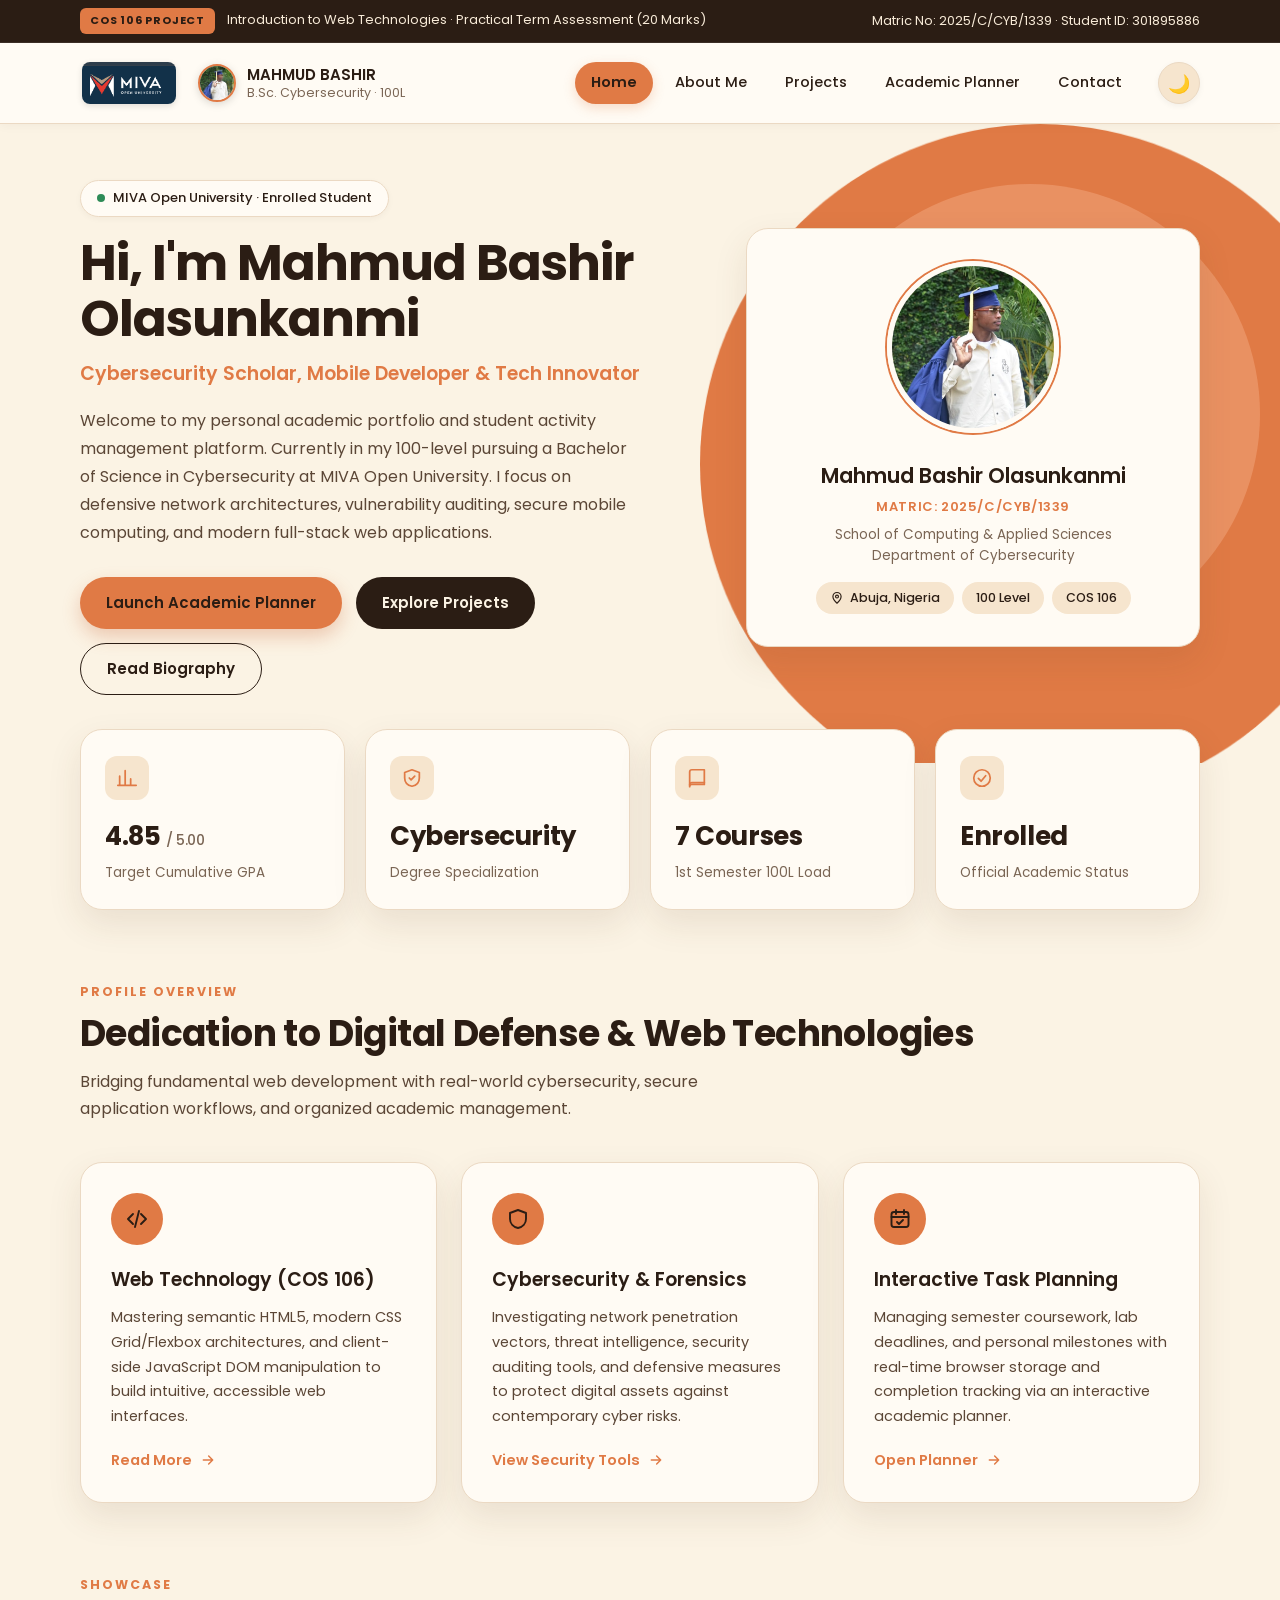
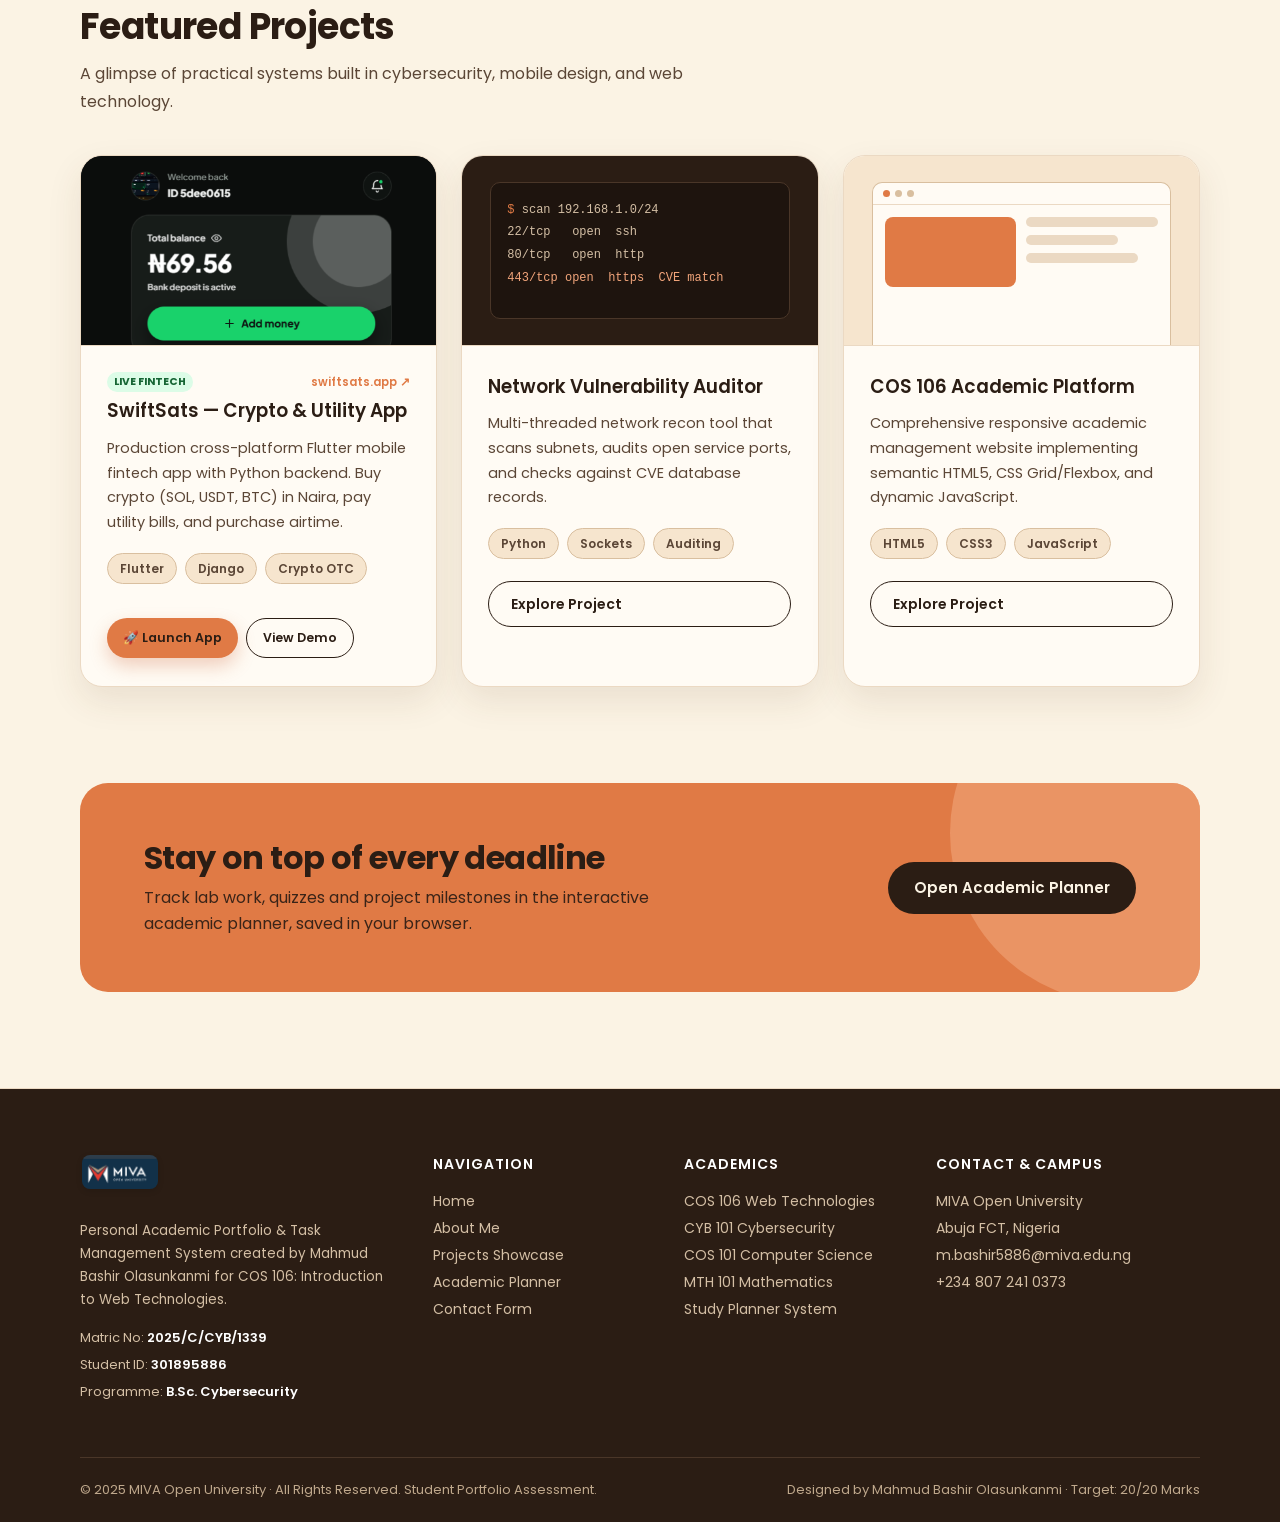
==== index.html @ 1d8b9899 "COS 106 Term Project - Mahmud Bashir Olasunkanmi - MIVA Open University" ====
<!DOCTYPE html>
<html lang="en">
<head>
<meta charset="UTF-8">
<meta name="viewport" content="width=device-width, initial-scale=1.0, maximum-scale=5.0, viewport-fit=cover">
<meta name="apple-mobile-web-app-capable" content="yes">
<meta name="apple-mobile-web-app-status-bar-style" content="black-translucent">
<meta name="theme-color" content="#FBF3E4" media="(prefers-color-scheme: light)">
<meta name="theme-color" content="#17100A" media="(prefers-color-scheme: dark)">
<meta name="format-detection" content="telephone=no">
<title>Mahmud Bashir Olasunkanmi | Academic Portfolio | MIVA Open University</title>

<!-- OpenGraph / Social Share Meta Tags (Previews Mahmud's Portrait When Sent to People) -->
<meta property="og:type" content="website">
<meta property="og:title" content="Mahmud Bashir Olasunkanmi | Academic Portfolio | MIVA Open University">
<meta property="og:description" content="Cybersecurity Scholar, Mobile Developer & Tech Innovator. B.Sc. Cybersecurity (100L) at MIVA Open University (Matric: 2025/C/CYB/1339). Explore projects, planner, and coursework.">
<meta property="og:image" content="portrait.jpg">
<meta property="og:image:width" content="600">
<meta property="og:image:height" content="600">
<meta property="og:image:alt" content="Mahmud Bashir Olasunkanmi">
<meta name="twitter:card" content="summary_large_image">
<meta name="twitter:title" content="Mahmud Bashir Olasunkanmi | Academic Portfolio">
<meta name="twitter:description" content="B.Sc. Cybersecurity Undergraduate at MIVA Open University.">
<meta name="twitter:image" content="portrait.jpg">

<link rel="preconnect" href="https://fonts.googleapis.com">
<link href="https://fonts.googleapis.com/css2?family=Poppins:wght@400;500;600;700&display=swap" rel="stylesheet">
<link rel="stylesheet" href="style.css">
</head>
<body style="margin:0">
<div class="pg">

<div class="strip"><div class="wrap">
<div><span class="tag">COS 106 PROJECT</span>Introduction to Web Technologies &middot; Practical Term Assessment (20 Marks)</div>
<div>Matric No: 2025/C/CYB/1339 &middot; Student ID: 301895886</div>
</div></div>

<div class="nav"><div class="wrap">
<!-- Official MIVA University Logo -->
<a class="logo" href="index.html" title="MIVA Open University Home" aria-label="MIVA Open University Home">
  <img src="miva-logo.png" alt="MIVA Open University Official Logo" class="miva-logo-img">
</a>
<div class="who">
  <img src="portrait.jpg" alt="Mahmud Bashir Olasunkanmi" class="nav-avatar">
  <div class="who-text">
    <b>MAHMUD BASHIR</b>
    <span>B.Sc. Cybersecurity &middot; 100L</span>
  </div>
</div>
<nav class="links">
<a class="on" href="index.html">Home</a>
<a href="about.html">About Me</a>
<a href="projects.html">Projects</a>
<a href="planner.html">Academic Planner</a>
<a href="contact.html">Contact</a>
</nav>
<button type="button" class="theme-toggle-btn" id="themeToggleBtn" aria-label="Toggle Dark Mode" title="Toggle Dark/Light Mode">
🌙
</button>
</div></div>

<section class="hero">
<div class="arc"></div><div class="arc2"></div>
<div class="wrap"><div class="hgrid">
<div>
<span class="pill"><span class="dot"></span>MIVA Open University &middot; Enrolled Student</span>
<h1>Hi, I'm Mahmud Bashir Olasunkanmi</h1>
<p class="sub">Cybersecurity Scholar, Mobile Developer &amp; Tech Innovator</p>
<p class="lead">Welcome to my personal academic portfolio and student activity management platform. Currently in my 100-level pursuing a Bachelor of Science in Cybersecurity at MIVA Open University. I focus on defensive network architectures, vulnerability auditing, secure mobile computing, and modern full-stack web applications.</p>
<div class="btns">
<a class="b1" href="planner.html">Launch Academic Planner</a>
<a class="b2" href="projects.html">Explore Projects</a>
<a class="b3" href="about.html">Read Biography</a>
</div>
</div>
<div class="card pc">
<img src="portrait.jpg" alt="Portrait of Mahmud Bashir Olasunkanmi">
<h3>Mahmud Bashir Olasunkanmi</h3>
<div class="m">MATRIC: 2025/C/CYB/1339</div>
<div class="d">School of Computing &amp; Applied Sciences<br>Department of Cybersecurity</div>
<div class="chips">
<span class="chip"><svg width="14" height="14" viewBox="0 0 24 24" fill="none" stroke="currentColor" stroke-width="2" stroke-linecap="round" stroke-linejoin="round" aria-hidden="true"><path d="M12 21s7-6.2 7-11.500A7 7 0 0 0 5 9.500C5 14.800 12 21 12 21z"></path><circle cx="12" cy="9.500" r="2.500"></circle></svg>Abuja, Nigeria</span>
<span class="chip">100 Level</span>
<span class="chip">COS 106</span>
</div>
</div>
</div></div>
</section>

<div class="wrap"><div class="stats">
<div class="card st"><div class="i"><svg width="22" height="22" viewBox="0 0 24 24" fill="none" stroke="currentColor" stroke-width="1.9" stroke-linecap="round" stroke-linejoin="round" aria-hidden="true"><path d="M4 20V10M10 20V4M16 20v-7M22 20H2"></path></svg></div><b>4.85 <small>/ 5.00</small></b><span>Target Cumulative GPA</span></div>
<div class="card st"><div class="i"><svg width="22" height="22" viewBox="0 0 24 24" fill="none" stroke="currentColor" stroke-width="1.9" stroke-linecap="round" stroke-linejoin="round" aria-hidden="true"><path d="M12 3l8 3v6c0 4.500-3.300 8-8 9-4.700-1-8-4.500-8-9V6l8-3z"></path><path d="M9 12l2 2 4-4"></path></svg></div><b>Cybersecurity</b><span>Degree Specialization</span></div>
<div class="card st"><div class="i"><svg width="22" height="22" viewBox="0 0 24 24" fill="none" stroke="currentColor" stroke-width="1.9" stroke-linecap="round" stroke-linejoin="round" aria-hidden="true"><path d="M4 5.500A2.500 2.500 0 0 1 6.500 3H20v16H6.500A2.500 2.500 0 0 0 4 21.500v-16z"></path><path d="M4 19.500A2.500 2.500 0 0 1 6.500 17H20"></path></svg></div><b>7 Courses</b><span>1st Semester 100L Load</span></div>
<div class="card st"><div class="i"><svg width="22" height="22" viewBox="0 0 24 24" fill="none" stroke="currentColor" stroke-width="1.9" stroke-linecap="round" stroke-linejoin="round" aria-hidden="true"><circle cx="12" cy="12" r="9"></circle><path d="M8 12.500l3 3 5-6"></path></svg></div><b>Enrolled</b><span>Official Academic Status</span></div>
</div></div>

<section class="sec"><div class="wrap">
<div class="eyebrow">PROFILE OVERVIEW</div>
<h2>Dedication to Digital Defense &amp; Web Technologies</h2>
<p class="p2">Bridging fundamental web development with real-world cybersecurity, secure application workflows, and organized academic management.</p>
<div class="c3">
<div class="card ft"><div class="i"><svg width="24" height="24" viewBox="0 0 24 24" fill="none" stroke="currentColor" stroke-width="1.9" stroke-linecap="round" stroke-linejoin="round" aria-hidden="true"><path d="M8 7l-5 5 5 5M16 7l5 5-5 5M14 4l-4 16"></path></svg></div><h4>Web Technology (COS 106)</h4><p>Mastering semantic HTML5, modern CSS Grid/Flexbox architectures, and client-side JavaScript DOM manipulation to build intuitive, accessible web interfaces.</p><a class="more" href="about.html">Read More <svg width="16" height="16" viewBox="0 0 24 24" fill="none" stroke="currentColor" stroke-width="2.2" stroke-linecap="round" stroke-linejoin="round" aria-hidden="true"><path d="M5 12h14M13 6l6 6-6 6"></path></svg></a></div>
<div class="card ft"><div class="i"><svg width="24" height="24" viewBox="0 0 24 24" fill="none" stroke="currentColor" stroke-width="1.9" stroke-linecap="round" stroke-linejoin="round" aria-hidden="true"><path d="M12 3l8 3v6c0 4.500-3.300 8-8 9-4.700-1-8-4.500-8-9V6l8-3z"></path></svg></div><h4>Cybersecurity &amp; Forensics</h4><p>Investigating network penetration vectors, threat intelligence, security auditing tools, and defensive measures to protect digital assets against contemporary cyber risks.</p><a class="more" href="projects.html">View Security Tools <svg width="16" height="16" viewBox="0 0 24 24" fill="none" stroke="currentColor" stroke-width="2.2" stroke-linecap="round" stroke-linejoin="round" aria-hidden="true"><path d="M5 12h14M13 6l6 6-6 6"></path></svg></a></div>
<div class="card ft"><div class="i"><svg width="24" height="24" viewBox="0 0 24 24" fill="none" stroke="currentColor" stroke-width="1.9" stroke-linecap="round" stroke-linejoin="round" aria-hidden="true"><rect x="3.500" y="5" width="17" height="15" rx="2.500"></rect><path d="M3.500 10h17M8 3v4M16 3v4M9 15l2 2 4-4"></path></svg></div><h4>Interactive Task Planning</h4><p>Managing semester coursework, lab deadlines, and personal milestones with real-time browser storage and completion tracking via an interactive academic planner.</p><a class="more" href="planner.html">Open Planner <svg width="16" height="16" viewBox="0 0 24 24" fill="none" stroke="currentColor" stroke-width="2.2" stroke-linecap="round" stroke-linejoin="round" aria-hidden="true"><path d="M5 12h14M13 6l6 6-6 6"></path></svg></a></div>
</div>
</div></section>

<section class="sec"><div class="wrap">
<div class="eyebrow">SHOWCASE</div>
<h2>Featured Projects</h2>
<p class="p2">A glimpse of practical systems built in cybersecurity, mobile design, and web technology.</p>
<div class="c3">
<div class="card pj"><div class="th" style="height:190px; background:#0B0F14; display:flex; align-items:center; justify-content:center; overflow:hidden;">
<img src="swiftsats.png" alt="SwiftSats Mobile Crypto &amp; Utility App" style="width:100%; height:100%; object-fit:cover; object-position:center top; transition:transform 0.3s ease;">
</div><div class="pb">
<div style="display:flex; align-items:center; justify-content:space-between; margin-bottom:4px;">
  <span style="background:var(--badge-green-bg); color:var(--badge-green-text); font-size:10.5px; font-weight:700; padding:2px 7px; border-radius:999px;">LIVE FINTECH</span>
  <span style="font-size:11.5px; color:var(--accent); font-weight:600;">swiftsats.app ↗</span>
</div>
<h4>SwiftSats &mdash; Crypto &amp; Utility App</h4>
<p>Production cross-platform Flutter mobile fintech app with Python backend. Buy crypto (SOL, USDT, BTC) in Naira, pay utility bills, and purchase airtime.</p>
<div class="tags"><span>Flutter</span><span>Django</span><span>Crypto OTC</span></div>
<div style="display:flex; gap:8px; margin-top:12px;">
<a class="b1" href="https://www.swiftsats.app/" target="_blank" rel="noopener noreferrer" style="padding:9px 16px; font-size:12.5px; text-decoration:none;">🚀 Launch App</a>
<a class="b3" href="projects.html" style="padding:9px 16px; font-size:12.5px;">View Demo</a>
</div>
</div></div>

<div class="card pj"><div class="th" style="background:#2B1D14">
<div style="position:absolute;left:28px;right:28px;top:26px;bottom:26px;border-radius:10px;background:#1E140E;border:1px solid #4A3628;padding:16px;box-sizing:border-box;font-family:ui-monospace,Menlo,monospace;font-size:12px;line-height:1.9;color:#D4BFA5">
<div><span style="color:#E07A45">$</span> scan 192.168.1.0/24</div>
<div>22/tcp &nbsp;&nbsp;open &nbsp;ssh</div>
<div>80/tcp &nbsp;&nbsp;open &nbsp;http</div>
<div><span style="color:#F2A57B">443/tcp open &nbsp;https &nbsp;CVE match</span></div>
</div>
</div><div class="pb"><h4>Network Vulnerability Auditor</h4><p>Multi-threaded network recon tool that scans subnets, audits open service ports, and checks against CVE database records.</p><div class="tags"><span>Python</span><span>Sockets</span><span>Auditing</span></div><a class="b3" href="projects.html">Explore Project</a></div></div>

<div class="card pj"><div class="th">
<div style="position:absolute;left:28px;right:28px;top:26px;bottom:0;border-radius:10px 10px 0 0;background:#FFFBF4;border:1px solid #D9BF9F;border-bottom:0">
<div style="height:22px;border-bottom:1px solid #EBD9C3;display:flex;align-items:center;gap:5px;padding-left:10px"><i style="width:7px;height:7px;border-radius:50%;background:#E07A45"></i><i style="width:7px;height:7px;border-radius:50%;background:#D9BF9F"></i><i style="width:7px;height:7px;border-radius:50%;background:#D9BF9F"></i></div>
<div style="display:flex;gap:10px;padding:12px"><div style="flex:1;height:70px;border-radius:8px;background:#E07A45"></div><div style="flex:1;display:flex;flex-direction:column;gap:8px"><div style="height:10px;border-radius:5px;background:#EBD9C3"></div><div style="height:10px;border-radius:5px;background:#EBD9C3;width:70%"></div><div style="height:10px;border-radius:5px;background:#EBD9C3;width:85%"></div></div></div>
</div>
</div><div class="pb"><h4>COS 106 Academic Platform</h4><p>Comprehensive responsive academic management website implementing semantic HTML5, CSS Grid/Flexbox, and dynamic JavaScript.</p><div class="tags"><span>HTML5</span><span>CSS3</span><span>JavaScript</span></div><a class="b3" href="projects.html">Explore Project</a></div></div>
</div>

<div class="cta"><div class="r"></div>
<div style="position:relative"><h2>Stay on top of every deadline</h2><p>Track lab work, quizzes and project milestones in the interactive academic planner, saved in your browser.</p></div>
<a class="b2" style="position:relative;white-space:nowrap" href="planner.html">Open Academic Planner</a>
</div>
</div></section>

<footer class="foot"><div class="wrap">
<div class="fg">
<div>
<a class="logo fl" href="index.html" style="display:inline-flex; align-items:center;" aria-label="MIVA Open University">
  <img src="miva-logo.png" alt="MIVA Open University Official Logo" class="miva-logo-img" style="height:34px;">
</a>
<p>Personal Academic Portfolio &amp; Task Management System created by Mahmud Bashir Olasunkanmi for COS 106: Introduction to Web Technologies.</p>
<div class="kv">Matric No: <b>2025/C/CYB/1339</b></div>
<div class="kv">Student ID: <b>301895886</b></div>
<div class="kv">Programme: <b>B.Sc. Cybersecurity</b></div>
</div>
<div><h5>NAVIGATION</h5><ul><li><a href="index.html">Home</a></li><li><a href="about.html">About Me</a></li><li><a href="projects.html">Projects Showcase</a></li><li><a href="planner.html">Academic Planner</a></li><li><a href="contact.html">Contact Form</a></li></ul></div>
<div><h5>ACADEMICS</h5><ul><li>COS 106 Web Technologies</li><li>CYB 101 Cybersecurity</li><li>COS 101 Computer Science</li><li>MTH 101 Mathematics</li><li><a href="planner.html">Study Planner System</a></li></ul></div>
<div><h5>CONTACT &amp; CAMPUS</h5><ul><li>MIVA Open University</li><li>Abuja FCT, Nigeria</li><li><a href="mailto:m.bashir5886@miva.edu.ng">m.bashir5886@miva.edu.ng</a></li><li>+234 807 241 0373</li></ul></div>
</div>
<div class="fb"><span>&copy; 2025 MIVA Open University &middot; All Rights Reserved. Student Portfolio Assessment.</span><span>Designed by Mahmud Bashir Olasunkanmi &middot; Target: 20/20 Marks</span></div>
</div></footer>

</div>

<!-- Mobile Floating Bottom App Bar (Native iOS / Mobile Navigation) -->
<nav class="mobile-bottom-nav" aria-label="Mobile Navigation">
  <a href="index.html" class="bottom-nav-item active" aria-current="page">
    <svg viewBox="0 0 24 24" fill="none" stroke="currentColor" stroke-width="2" stroke-linecap="round" stroke-linejoin="round" aria-hidden="true"><path d="M3 9l9-7 9 7v11a2 2 0 0 1-2 2H5a2 2 0 0 1-2-2z"></path><polyline points="9 22 9 12 15 12 15 22"></polyline></svg>
    <span>Home</span>
  </a>
  <a href="about.html" class="bottom-nav-item">
    <svg viewBox="0 0 24 24" fill="none" stroke="currentColor" stroke-width="2" stroke-linecap="round" stroke-linejoin="round" aria-hidden="true"><path d="M20 21v-2a4 4 0 0 0-4-4H8a4 4 0 0 0-4 4v2"></path><circle cx="12" cy="7" r="4"></circle></svg>
    <span>About</span>
  </a>
  <a href="projects.html" class="bottom-nav-item">
    <svg viewBox="0 0 24 24" fill="none" stroke="currentColor" stroke-width="2" stroke-linecap="round" stroke-linejoin="round" aria-hidden="true"><polygon points="12 2 2 7 12 12 22 7 12 2"></polygon><polyline points="2 17 12 22 22 17"></polyline><polyline points="2 12 12 17 22 12"></polyline></svg>
    <span>Projects</span>
  </a>
  <a href="planner.html" class="bottom-nav-item">
    <svg viewBox="0 0 24 24" fill="none" stroke="currentColor" stroke-width="2" stroke-linecap="round" stroke-linejoin="round" aria-hidden="true"><rect x="3" y="4" width="18" height="18" rx="2" ry="2"></rect><line x1="16" y1="2" x2="16" y2="6"></line><line x1="8" y1="2" x2="8" y2="6"></line><line x1="3" y1="10" x2="21" y2="10"></line></svg>
    <span>Planner</span>
  </a>
  <a href="contact.html" class="bottom-nav-item">
    <svg viewBox="0 0 24 24" fill="none" stroke="currentColor" stroke-width="2" stroke-linecap="round" stroke-linejoin="round" aria-hidden="true"><path d="M4 4h16c1.1 0 2 .9 2 2v12c0 1.1-.9 2-2 2H4c-1.1 0-2-.9-2-2V6c0-1.1.9-2 2-2z"></path><polyline points="22,6 12,13 2,6"></polyline></svg>
    <span>Contact</span>
  </a>
</nav>

<!-- Theme Switcher JavaScript (Persistent Dark/Light Mode) -->
<script>
  (function() {
    const themeBtn = document.getElementById('themeToggleBtn');
    const saved = localStorage.getItem('miva_portfolio_theme') || 'light';
    document.documentElement.setAttribute('data-theme', saved);
    applyThemeIcon(saved);

    if (themeBtn) {
      themeBtn.addEventListener('click', function() {
        const current = document.documentElement.getAttribute('data-theme') || 'light';
        const next = current === 'dark' ? 'light' : 'dark';
        document.documentElement.setAttribute('data-theme', next);
        localStorage.setItem('miva_portfolio_theme', next);
        applyThemeIcon(next);
      });
    }

    function applyThemeIcon(theme) {
      if (!themeBtn) return;
      themeBtn.innerHTML = theme === 'dark' ? '☀️' : '🌙';
      themeBtn.title = theme === 'dark' ? 'Switch to Warm Cream Mode' : 'Switch to Espresso Dark Mode';
    }
  })();
</script>
</body>
</html>
---- style.css ----
/* ==========================================================================
   MIVA Open University - Student Portfolio & Academic Management Platform
   Student: MAHMUD BASHIR OLASUNKANMI | Matric: 2025/C/CYB/1339
   Theme: Official miva-home design palette (#FBF3E4, #E07A45, #2B1D14)
   Full Mobile Responsive + Bottom App Nav + iOS WebKit Support + 60fps GPU Performance
   ========================================================================== */

/* --------------------------------------------------------------------------
   1. Design Tokens & Theme Variables
   -------------------------------------------------------------------------- */
:root {
  /* Light Theme (User's Exact miva-home Colors) */
  --bg-page: #FBF3E4;
  --bg-nav: #FFFBF4;
  --bg-nav-blur: rgba(255, 251, 244, 0.92);
  --bg-card: #FFFBF4;
  --bg-card-subtle: #F6E5CE;
  --bg-strip: #2B1D14;
  --bg-foot: #2B1D14;
  --border-color: #EBD9C3;
  --border-subtle: #D9BF9F;
  --text-main: #2B1D14;
  --text-body: #5B4636;
  --text-muted: #7A6554;
  --text-light: #F8EBD8;
  --text-inverse: #FFFBF4;
  --accent: #E07A45;
  --accent-hover: #C95F30;
  --accent-light: #F2A57B;
  --accent-subtle: #F6E5CE;
  --badge-green: #2E8B57;
  --badge-green-bg: #DCFCE7;
  --badge-green-text: #166534;
  --shadow-card: 0 14px 34px rgba(90, 55, 30, 0.1);
  --shadow-hover: 0 20px 42px rgba(90, 55, 30, 0.18);
  --arc-bg: #E07A45;
  --arc2-bg: #F2A57B;
}

[data-theme="dark"] {
  /* Dark Mode: Rich Warm Espresso Dark Palette */
  --bg-page: #17100A;
  --bg-nav: #22170E;
  --bg-nav-blur: rgba(34, 23, 14, 0.94);
  --bg-card: #251A10;
  --bg-card-subtle: #2F2116;
  --bg-strip: #0F0A06;
  --bg-foot: #0F0A06;
  --border-color: #3F2C1F;
  --border-subtle: #523B2A;
  --text-main: #FDF6EC;
  --text-body: #D9C5B2;
  --text-muted: #A89380;
  --text-light: #FDF6EC;
  --text-inverse: #17100A;
  --accent: #E07A45;
  --accent-hover: #F28C57;
  --accent-light: #F2A57B;
  --accent-subtle: #362417;
  --badge-green: #34D399;
  --badge-green-bg: #064E3B;
  --badge-green-text: #6EE7B7;
  --shadow-card: 0 14px 34px rgba(0, 0, 0, 0.45);
  --shadow-hover: 0 20px 42px rgba(224, 122, 69, 0.28);
  --arc-bg: #B85829;
  --arc2-bg: #823E1D;
}

/* --------------------------------------------------------------------------
   2. Base Styles & iOS Optimizations
   -------------------------------------------------------------------------- */
html {
  scroll-behavior: smooth;
  -webkit-text-size-adjust: 100%;
}

*, *::before, *::after {
  box-sizing: border-box;
}

body {
  margin: 0;
  background-color: var(--bg-page);
  color: var(--text-body);
  font-family: 'Poppins', -apple-system, BlinkMacSystemFont, 'SF Pro Display', 'SF Pro Text', 'Segoe UI', Roboto, sans-serif;
  transition: background-color 0.3s cubic-bezier(0.16, 1, 0.3, 1), color 0.3s ease;
  line-height: 1.6;
  -webkit-font-smoothing: antialiased;
  -moz-osx-font-smoothing: grayscale;
  -webkit-tap-highlight-color: transparent;
  touch-action: manipulation;
  overflow-x: hidden;
}

/* Ensure all anchor targets and sections clear sticky navbar */
section, section[id], div[id], .card {
  scroll-margin-top: 96px;
}

button {
  font-family: inherit;
  cursor: pointer;
  -webkit-tap-highlight-color: transparent;
  touch-action: manipulation;
}

a {
  text-decoration: none;
  color: inherit;
  transition: all 0.25s cubic-bezier(0.16, 1, 0.3, 1);
  -webkit-tap-highlight-color: transparent;
  touch-action: manipulation;
}

.pg {
  background: var(--bg-page);
  color: var(--text-main);
  position: relative;
  min-height: 100vh;
  min-height: 100dvh; /* Dynamic viewport height for modern iOS / WebKit */
  display: flex;
  flex-direction: column;
  overflow-x: hidden;
}

.wrap {
  width: 100%;
  max-width: 1200px;
  margin: 0 auto;
  padding: 0 40px;
  position: relative;
  box-sizing: border-box;
}

/* --------------------------------------------------------------------------
   3. Top Strip & Navigation
   -------------------------------------------------------------------------- */
.strip {
  background: var(--bg-strip);
  color: var(--text-light);
  font-size: 13px;
  border-bottom: 1px solid rgba(255, 255, 255, 0.08);
  position: relative;
  z-index: 1001;
}

.strip .wrap {
  display: flex;
  align-items: center;
  justify-content: space-between;
  height: 42px;
}

.tag {
  background: var(--accent);
  color: #2B1D14;
  font-weight: 700;
  font-size: 11px;
  letter-spacing: .8px;
  padding: 4px 10px;
  border-radius: 6px;
  margin-right: 12px;
  display: inline-block;
}

.nav {
  background: var(--bg-nav);
  border-bottom: 1px solid var(--border-color);
  position: sticky;
  top: 0;
  z-index: 1000;
  box-shadow: 0 2px 10px rgba(43, 29, 20, 0.04);
  transition: background-color 0.3s ease, border-color 0.3s ease;
  backdrop-filter: blur(20px);
  -webkit-backdrop-filter: blur(20px);
}

.nav .wrap {
  display: flex;
  align-items: center;
  height: 80px;
  gap: 20px;
}

.logo {
  display: flex;
  align-items: center;
  justify-content: center;
  padding: 2px;
  border-radius: 10px;
  line-height: 1;
  transition: transform 0.25s cubic-bezier(0.16, 1, 0.3, 1);
  flex-shrink: 0;
}

.logo:hover {
  transform: scale(1.03);
}

.miva-logo-img {
  height: 42px;
  width: auto;
  max-width: 130px;
  object-fit: contain;
  border-radius: 8px;
  display: block;
  box-shadow: 0 2px 6px rgba(0, 0, 0, 0.12);
}

.who {
  display: flex;
  align-items: center;
  gap: 11px;
  line-height: 1.25;
  flex-shrink: 0;
}

.nav-avatar {
  width: 38px;
  height: 38px;
  border-radius: 50%;
  object-fit: cover;
  object-position: center 15%;
  border: 2px solid var(--accent);
  box-shadow: 0 2px 8px rgba(0, 0, 0, 0.15);
  flex-shrink: 0;
  transition: transform 0.25s ease, box-shadow 0.25s ease;
}

.nav-avatar:hover {
  transform: scale(1.08);
  box-shadow: 0 4px 12px rgba(224, 122, 69, 0.35);
}

.who-text {
  display: flex;
  flex-direction: column;
}

.who b {
  font-size: 15px;
  font-weight: 600;
  display: block;
  color: var(--text-main);
  white-space: nowrap;
}

.who span {
  font-size: 12.5px;
  color: var(--text-muted);
  white-space: nowrap;
}

.links {
  margin-left: auto;
  display: flex;
  gap: 6px;
  align-items: center;
}

.links a {
  font-size: 14.5px;
  font-weight: 500;
  padding: 9px 16px;
  border-radius: 999px;
  color: var(--text-main);
  white-space: nowrap;
  transition: all 0.25s ease;
}

.links a.on {
  background: var(--accent);
  color: #2B1D14;
  font-weight: 600;
  box-shadow: 0 4px 12px rgba(224, 122, 69, 0.25);
}

.links a:hover {
  background: var(--bg-card-subtle);
  transform: translateY(-1px);
}

.links a.on:hover {
  background: var(--accent);
  transform: translateY(-1px);
}

.theme-toggle-btn {
  background: var(--bg-card-subtle);
  border: 1px solid var(--border-color);
  color: var(--text-main);
  width: 42px;
  height: 42px;
  border-radius: 50%;
  display: flex;
  align-items: center;
  justify-content: center;
  font-size: 18px;
  cursor: pointer;
  transition: all 0.25s ease;
  flex-shrink: 0;
  box-shadow: 0 2px 6px rgba(0, 0, 0, 0.05);
}

.theme-toggle-btn:hover {
  background: var(--accent);
  color: #2B1D14;
  transform: translateY(-2px);
  box-shadow: 0 4px 12px rgba(224, 122, 69, 0.3);
}

/* --------------------------------------------------------------------------
   4. Hero Section & Arcs (Brought Up, Zero Bleed, Zero Clip)
   -------------------------------------------------------------------------- */
.hero {
  position: relative;
  padding: 56px 0 68px;
  overflow: hidden; /* Strictly clips background arcs inside hero boundary */
  contain: paint; /* Hardware paint containment for modern iOS WebKit & Chromium */
  isolation: isolate; /* Independent stacking context prevents z-index pollution */
}

.hero .wrap {
  position: relative;
  z-index: 5; /* Content brought UP cleanly in front of background shapes */
}

.arc {
  position: absolute;
  right: -100px;
  top: 0; /* Kept strictly inside hero top boundary */
  width: 680px;
  height: 680px;
  border-radius: 50%;
  background: var(--arc-bg);
  pointer-events: none;
  z-index: 1;
  transform: translate3d(0, 0, 0);
  will-change: transform;
}

.arc2 {
  position: absolute;
  right: 20px;
  top: 60px;
  width: 460px;
  height: 460px;
  border-radius: 50%;
  background: var(--arc2-bg);
  opacity: .55;
  pointer-events: none;
  z-index: 1;
  transform: translate3d(0, 0, 0);
  will-change: transform;
}

.hgrid {
  display: grid;
  grid-template-columns: 1.15fr .85fr;
  gap: 52px;
  align-items: center;
}

.pill {
  display: inline-flex;
  align-items: center;
  gap: 8px;
  background: var(--bg-card);
  border: 1px solid var(--border-color);
  border-radius: 999px;
  padding: 7px 16px;
  font-size: 13px;
  font-weight: 500;
  color: var(--text-main);
  box-shadow: 0 2px 6px rgba(43, 29, 20, 0.04);
}

.dot {
  width: 8px;
  height: 8px;
  border-radius: 50%;
  background: var(--badge-green);
}

h1 {
  font-size: 50px;
  line-height: 1.12;
  font-weight: 700;
  margin: 18px 0 12px;
  letter-spacing: -1px;
  color: var(--text-main);
}

.sub {
  font-size: 19px;
  font-weight: 600;
  color: var(--accent);
  margin: 0 0 18px;
}

.lead {
  font-size: 16px;
  line-height: 1.75;
  color: var(--text-body);
  margin: 0;
  max-width: 560px;
}

.btns {
  display: flex;
  gap: 14px;
  margin-top: 30px;
  flex-wrap: wrap;
}

.b1 {
  background: var(--accent);
  color: #2B1D14;
  font-weight: 600;
  font-size: 15px;
  padding: 14px 26px;
  border-radius: 999px;
  border: 0;
  box-shadow: 0 8px 18px rgba(201, 95, 48, .28);
  display: inline-flex;
  align-items: center;
  justify-content: center;
  cursor: pointer;
}

.b2 {
  background: var(--text-main);
  color: var(--bg-page);
  font-weight: 600;
  font-size: 15px;
  padding: 14px 26px;
  border-radius: 999px;
  border: 0;
  display: inline-flex;
  align-items: center;
  justify-content: center;
  cursor: pointer;
}

.b3 {
  background: transparent;
  color: var(--text-main);
  font-weight: 600;
  font-size: 15px;
  padding: 13px 26px;
  border-radius: 999px;
  border: 1.5px solid var(--text-main);
  display: inline-flex;
  align-items: center;
  justify-content: center;
  cursor: pointer;
}

/* --------------------------------------------------------------------------
   5. Cards & Profile Card
   -------------------------------------------------------------------------- */
.card {
  background: var(--bg-card);
  border: 1px solid var(--border-color);
  border-radius: 22px;
  box-shadow: var(--shadow-card);
  transition: transform 0.3s cubic-bezier(0.16, 1, 0.3, 1), box-shadow 0.3s cubic-bezier(0.16, 1, 0.3, 1), background-color 0.3s ease;
}

.pc {
  padding: 32px;
  text-align: center;
}

.pc img {
  width: 172px;
  height: 172px;
  border-radius: 50%;
  object-fit: cover;
  object-position: center 15%; /* Face fully centered and clear */
  border: 5px solid var(--bg-card);
  box-shadow: 0 0 0 2px var(--accent);
}

.pc h3 {
  font-size: 21px;
  margin: 18px 0 4px;
  font-weight: 600;
  color: var(--text-main);
}

.pc .m {
  font-size: 13px;
  color: var(--accent);
  font-weight: 600;
  letter-spacing: .6px;
}

.pc .d {
  font-size: 13.5px;
  color: var(--text-muted);
  margin: 8px 0 16px;
  line-height: 1.5;
}

.chips {
  display: flex;
  gap: 8px;
  justify-content: center;
  flex-wrap: wrap;
}

.chip {
  font-size: 12.5px;
  font-weight: 500;
  padding: 6px 14px;
  border-radius: 999px;
  background: var(--bg-card-subtle);
  color: var(--text-main);
  display: inline-flex;
  align-items: center;
  gap: 6px;
}

/* --------------------------------------------------------------------------
   6. Horizontal Student Profile Card (User's Exact Favorite Layout)
   -------------------------------------------------------------------------- */
.horizontal-profile-card {
  background: var(--bg-card);
  border: 1px solid var(--border-color);
  border-radius: 24px;
  padding: 36px 40px;
  box-shadow: var(--shadow-card);
  margin-bottom: 40px;
}

.h-profile-grid {
  display: grid;
  grid-template-columns: 1.25fr 0.85fr;
  gap: 36px;
  align-items: center;
}

.h-profile-badge {
  display: inline-block;
  background: var(--badge-green-bg);
  color: var(--badge-green-text);
  font-weight: 700;
  font-size: 12px;
  letter-spacing: 0.8px;
  padding: 6px 14px;
  border-radius: 999px;
  margin-bottom: 12px;
  text-transform: uppercase;
}

.h-profile-name {
  font-size: 32px;
  font-weight: 700;
  margin: 0 0 6px 0;
  color: var(--text-main);
}

.h-profile-matric {
  font-size: 15px;
  font-weight: 700;
  color: var(--accent);
  font-family: ui-monospace, Menlo, monospace;
  margin-bottom: 16px;
}

.h-profile-bio {
  font-size: 15px;
  line-height: 1.7;
  color: var(--text-body);
  margin-bottom: 24px;
}

.h-profile-meta-grid {
  display: grid;
  grid-template-columns: 1fr 1fr;
  gap: 12px 20px;
  font-size: 14px;
  color: var(--text-body);
}

.h-profile-meta-grid div strong {
  color: var(--text-main);
  font-weight: 600;
}

.h-profile-img-wrap {
  display: flex;
  flex-direction: column;
  align-items: center;
  justify-content: center;
}

.h-profile-img {
  width: 100%;
  max-width: 320px;
  height: 380px;
  object-fit: cover;
  object-position: center top;
  border-radius: 18px;
  border: 3px solid var(--accent);
  box-shadow: 0 12px 28px rgba(0, 0, 0, 0.15);
  transition: transform 0.3s ease;
}

.h-profile-img:hover {
  transform: scale(1.02);
}

.h-profile-caption {
  font-size: 13px;
  color: var(--text-muted);
  margin-top: 10px;
  text-align: center;
}

/* --------------------------------------------------------------------------
   7. LMS Course Cards Grid (Mahmud's Real Portal Screenshot Courses)
   -------------------------------------------------------------------------- */
.lms-courses-grid {
  display: grid;
  grid-template-columns: repeat(4, 1fr);
  gap: 20px;
  margin-top: 30px;
}

.lms-card {
  background: var(--bg-card);
  border: 1px solid var(--border-color);
  border-radius: 16px;
  overflow: hidden;
  box-shadow: var(--shadow-card);
  display: flex;
  flex-direction: column;
  position: relative;
  transition: transform 0.3s ease, box-shadow 0.3s ease;
}

.lms-card:hover {
  transform: translateY(-6px);
  box-shadow: var(--shadow-hover);
}

.lms-badge-ribbon {
  position: absolute;
  top: 12px;
  left: 12px;
  background: #C0262D;
  color: #FFFFFF;
  font-weight: 700;
  font-size: 11px;
  padding: 4px 10px;
  border-radius: 4px;
  z-index: 5;
  box-shadow: 0 2px 6px rgba(0, 0, 0, 0.2);
}

.lms-card-banner {
  height: 110px;
  background-color: var(--bg-card-subtle);
  background-size: cover;
  background-position: center;
  border-bottom: 1px solid var(--border-color);
  position: relative;
}

.lms-dept-tag {
  display: inline-block;
  background: rgba(43, 29, 20, 0.85);
  color: #FFFFFF;
  font-size: 10.5px;
  font-weight: 600;
  padding: 3px 8px;
  border-radius: 4px;
  margin: 12px 14px 4px 14px;
}

.lms-card-body {
  padding: 10px 14px 16px 14px;
  display: flex;
  flex-direction: column;
  flex-grow: 1;
}

.lms-card-title {
  font-size: 14.5px;
  font-weight: 700;
  margin: 4px 0 10px 0;
  color: var(--text-main);
  line-height: 1.35;
}

.lms-card-progress-text {
  font-size: 11.5px;
  color: var(--text-muted);
  margin-bottom: 6px;
}

.lms-progress-bar {
  height: 6px;
  background: var(--bg-card-subtle);
  border-radius: 999px;
  overflow: hidden;
  margin-bottom: 14px;
}

.lms-progress-fill {
  height: 100%;
  background: var(--badge-green);
  border-radius: 999px;
}

.lms-view-btn {
  margin-top: auto;
  align-self: flex-end;
  background: var(--bg-card-subtle);
  border: 1px solid var(--border-color);
  color: var(--text-main);
  font-size: 11.5px;
  font-weight: 600;
  padding: 5px 12px;
  border-radius: 6px;
}

.lms-view-btn:hover {
  background: var(--accent);
  color: #2B1D14;
}

/* --------------------------------------------------------------------------
   8. Stats Cards
   -------------------------------------------------------------------------- */
.stats {
  display: grid;
  grid-template-columns: repeat(4, 1fr);
  gap: 20px;
  margin-top: -34px;
  position: relative;
  z-index: 10;
}

.st {
  padding: 26px 24px;
}

.st .i {
  width: 44px;
  height: 44px;
  border-radius: 12px;
  background: var(--bg-card-subtle);
  color: var(--accent);
  display: flex;
  align-items: center;
  justify-content: center;
  margin-bottom: 16px;
}

.st b {
  font-size: 26px;
  font-weight: 700;
  display: block;
  letter-spacing: -.4px;
  color: var(--text-main);
}

.st b small {
  font-size: 14px;
  color: var(--text-muted);
  font-weight: 500;
}

.st span {
  font-size: 13.5px;
  color: var(--text-muted);
  display: block;
  margin-top: 4px;
}

/* --------------------------------------------------------------------------
   9. Section Layouts & Typography
   -------------------------------------------------------------------------- */
.sec {
  padding: 72px 0 0;
}

.eyebrow {
  font-size: 12.5px;
  font-weight: 700;
  letter-spacing: 2px;
  color: var(--accent);
}

h2 {
  font-size: 36px;
  font-weight: 700;
  margin: 10px 0 12px;
  letter-spacing: -.6px;
  line-height: 1.2;
  color: var(--text-main);
}

.p2 {
  font-size: 16px;
  line-height: 1.7;
  color: var(--text-body);
  margin: 0;
  max-width: 640px;
}

.c3 {
  display: grid;
  grid-template-columns: repeat(3, 1fr);
  gap: 24px;
  margin-top: 40px;
}

.grid-2 {
  display: grid;
  grid-template-columns: repeat(2, 1fr);
  gap: 28px;
  margin-top: 36px;
}

.grid-4 {
  display: grid;
  grid-template-columns: repeat(4, 1fr);
  gap: 20px;
  margin-top: 36px;
}

/* Feature Cards */
.ft {
  padding: 30px;
}

.ft .i {
  width: 52px;
  height: 52px;
  border-radius: 50%;
  background: var(--accent);
  color: #2B1D14;
  display: flex;
  align-items: center;
  justify-content: center;
}

.ft h4 {
  font-size: 19px;
  font-weight: 600;
  margin: 20px 0 10px;
  color: var(--text-main);
}

.ft p {
  font-size: 14.5px;
  line-height: 1.7;
  color: var(--text-body);
  margin: 0;
}

.more {
  display: inline-flex;
  align-items: center;
  gap: 8px;
  margin-top: 20px;
  font-size: 14.5px;
  font-weight: 600;
  color: var(--accent);
}

.more:hover {
  text-decoration: underline;
}

/* --------------------------------------------------------------------------
   10. Coursework Table (Semantic HTML Requirement for About Me)
   -------------------------------------------------------------------------- */
.table-wrapper {
  overflow-x: auto;
  border-radius: 18px;
  border: 1px solid var(--border-color);
  background: var(--bg-card);
  box-shadow: var(--shadow-card);
  margin-top: 30px;
  -webkit-overflow-scrolling: touch;
}

.course-table {
  width: 100%;
  border-collapse: collapse;
  text-align: left;
  font-size: 14px;
  min-width: 650px;
}

.course-table th {
  background: var(--bg-strip);
  color: var(--text-light);
  padding: 16px 20px;
  font-weight: 600;
  letter-spacing: 0.4px;
  border-bottom: 2px solid var(--accent);
}

.course-table td {
  padding: 15px 20px;
  border-bottom: 1px solid var(--border-color);
  color: var(--text-body);
}

.course-table tr:hover td {
  background: var(--bg-card-subtle);
}

.course-table tr:last-child td {
  border-bottom: none;
}

.code-badge {
  font-family: ui-monospace, Menlo, monospace;
  font-weight: 700;
  background: var(--bg-card-subtle);
  color: var(--accent);
  padding: 4px 10px;
  border-radius: 6px;
  border: 1px solid var(--border-subtle);
  display: inline-block;
}

.badge-tag {
  display: inline-block;
  padding: 4px 10px;
  border-radius: 999px;
  font-size: 12px;
  font-weight: 600;
}

.badge-enrolled {
  background: var(--badge-green-bg);
  color: var(--badge-green-text);
}

/* --------------------------------------------------------------------------
   11. Technical Skills Animation (Fixed: 60fps GPU Keyframe + Fill)
   -------------------------------------------------------------------------- */
@keyframes fillSkillBar {
  0% {
    width: 0% !important;
  }
}

.skill-box {
  margin-bottom: 22px;
  transition: transform 0.25s ease;
}

.skill-box:hover {
  transform: translateX(4px);
}

.skill-header {
  display: flex;
  justify-content: space-between;
  font-size: 14.5px;
  font-weight: 600;
  color: var(--text-main);
  margin-bottom: 8px;
}

.skill-track {
  height: 11px;
  background: var(--bg-card-subtle);
  border-radius: 999px;
  overflow: hidden;
  border: 1px solid var(--border-color);
  box-shadow: inset 0 1px 3px rgba(0, 0, 0, 0.08);
}

.skill-progress {
  height: 100%;
  background: linear-gradient(90deg, var(--accent) 0%, var(--accent-light) 100%);
  border-radius: 999px;
  animation: fillSkillBar 1.6s cubic-bezier(0.16, 1, 0.3, 1) both;
  box-shadow: 0 0 10px rgba(224, 122, 69, 0.5);
  will-change: width;
}

/* --------------------------------------------------------------------------
   12. Multimedia Showcase (Audio & Video)
   -------------------------------------------------------------------------- */
.media-card {
  padding: 28px;
  display: flex;
  flex-direction: column;
}

.media-card h4 {
  font-size: 18px;
  font-weight: 600;
  margin: 0 0 10px;
  color: var(--text-main);
  display: flex;
  align-items: center;
  gap: 8px;
}

.media-card p {
  font-size: 14px;
  color: var(--text-body);
  margin: 0 0 18px;
  line-height: 1.6;
}

.media-audio {
  width: 100%;
  border-radius: 999px;
  outline: none;
}

.media-video {
  width: 100%;
  border-radius: 12px;
  border: 1px solid var(--border-color);
  background: #1E140E;
  max-height: 260px;
  object-fit: cover;
}

/* --------------------------------------------------------------------------
   13. Projects Showcase Styles
   -------------------------------------------------------------------------- */
.filter-tabs {
  display: flex;
  justify-content: center;
  gap: 10px;
  flex-wrap: wrap;
  margin-top: 30px;
}

.filter-btn {
  background: var(--bg-card);
  border: 1px solid var(--border-color);
  color: var(--text-main);
  padding: 10px 22px;
  border-radius: 999px;
  font-size: 14px;
  font-weight: 600;
  cursor: pointer;
  transition: all 0.25s ease;
}

.filter-btn:hover {
  background: var(--bg-card-subtle);
  transform: translateY(-2px);
}

.filter-btn.active {
  background: var(--accent);
  color: #2B1D14;
  border-color: var(--accent);
  box-shadow: 0 4px 12px rgba(224, 122, 69, 0.3);
}

.pj {
  overflow: hidden;
}

.th {
  height: 190px;
  position: relative;
  overflow: hidden;
  background: var(--bg-card-subtle);
  border-bottom: 1px solid var(--border-color);
}

.pb {
  padding: 26px 26px 28px;
  display: flex;
  flex-direction: column;
  flex-grow: 1;
}

.pb h4 {
  font-size: 18.5px;
  font-weight: 600;
  margin: 0 0 10px;
  color: var(--text-main);
}

.pb p {
  font-size: 14.5px;
  line-height: 1.7;
  color: var(--text-body);
  margin: 0;
  flex-grow: 1;
}

.tags {
  display: flex;
  gap: 8px;
  margin: 18px 0 22px;
  flex-wrap: wrap;
}

.tags span {
  font-size: 12px;
  font-weight: 600;
  padding: 5px 12px;
  border-radius: 999px;
  border: 1px solid var(--border-subtle);
  color: var(--text-body);
  background: var(--bg-card-subtle);
}

.pb .b3 {
  display: inline-block;
  font-size: 14px;
  padding: 11px 22px;
}

/* --------------------------------------------------------------------------
   14. Academic Planner Interactive Styles
   -------------------------------------------------------------------------- */
.planner-stats-bar {
  background: var(--bg-card);
  border: 1px solid var(--border-color);
  border-radius: 20px;
  padding: 28px;
  margin-top: 30px;
  box-shadow: var(--shadow-card);
}

.planner-metrics {
  display: grid;
  grid-template-columns: repeat(3, 1fr);
  gap: 20px;
  margin-bottom: 20px;
}

.metric-box {
  background: var(--bg-card-subtle);
  border: 1px solid var(--border-color);
  border-radius: 14px;
  padding: 18px;
  text-align: center;
}

.metric-box .metric-num {
  font-size: 32px;
  font-weight: 800;
  color: var(--accent);
}

.metric-box .metric-label {
  font-size: 13px;
  color: var(--text-muted);
  font-weight: 600;
  text-transform: uppercase;
  margin-top: 4px;
}

.progress-track-wrapper {
  margin-top: 10px;
}

.progress-track-label {
  display: flex;
  justify-content: space-between;
  font-size: 14px;
  font-weight: 700;
  color: var(--text-main);
  margin-bottom: 8px;
}

.progress-track-bar {
  background: var(--bg-card-subtle);
  height: 12px;
  border-radius: 999px;
  overflow: hidden;
  border: 1px solid var(--border-color);
}

.progress-track-fill {
  background: linear-gradient(90deg, var(--accent) 0%, var(--accent-light) 100%);
  height: 100%;
  width: 0%;
  border-radius: 999px;
  transition: width 0.4s ease;
}

.planner-form-card {
  background: var(--bg-card);
  border: 1px solid var(--border-color);
  border-radius: 20px;
  padding: 28px;
  margin-top: 30px;
  box-shadow: var(--shadow-card);
}

.planner-form-grid {
  display: grid;
  grid-template-columns: 2fr 1.2fr 1fr 1fr auto;
  gap: 14px;
  align-items: end;
}

.form-group {
  display: flex;
  flex-direction: column;
}

.form-group label {
  font-size: 13.5px;
  font-weight: 600;
  color: var(--text-main);
  margin-bottom: 6px;
}

.form-control {
  font-family: inherit;
  font-size: 14px;
  padding: 12px 14px;
  border: 1px solid var(--border-color);
  border-radius: 10px;
  background: var(--bg-card-subtle);
  color: var(--text-main);
  outline: none;
  transition: all 0.25s ease;
  width: 100%;
  box-sizing: border-box;
  max-width: 100%;
}

.form-control:focus {
  border-color: var(--accent);
  box-shadow: 0 0 0 3px rgba(224, 122, 69, 0.2);
}

.form-control.is-invalid {
  border-color: #EF4444;
  background: rgba(239, 68, 68, 0.08);
}

.error-feedback {
  color: #EF4444;
  font-size: 12px;
  font-weight: 600;
  margin-top: 5px;
  display: none;
}

.planner-controls-bar {
  display: flex;
  justify-content: space-between;
  align-items: center;
  flex-wrap: wrap;
  gap: 12px;
  margin-top: 36px;
}

.planner-action-btns {
  display: flex;
  gap: 8px;
}

.task-list {
  display: flex;
  flex-direction: column;
  gap: 14px;
  margin-top: 24px;
}

.task-item {
  background: var(--bg-card);
  border: 1px solid var(--border-color);
  border-radius: 14px;
  padding: 16px 20px;
  display: flex;
  align-items: center;
  justify-content: space-between;
  gap: 16px;
  transition: all 0.25s ease;
  box-shadow: var(--shadow-card);
}

.task-item:hover {
  transform: translateX(4px);
  border-color: var(--accent);
}

.task-item.completed {
  opacity: 0.7;
  background: var(--bg-card-subtle);
}

.task-item.completed .task-title {
  text-decoration: line-through;
  color: var(--text-muted);
}

.task-left {
  display: flex;
  align-items: center;
  gap: 16px;
  flex-grow: 1;
}

.task-checkbox {
  width: 22px;
  height: 22px;
  cursor: pointer;
  accent-color: var(--accent);
  flex-shrink: 0;
}

.task-details {
  display: flex;
  flex-direction: column;
}

.task-title {
  font-size: 15px;
  font-weight: 600;
  color: var(--text-main);
  margin-bottom: 4px;
}

.task-meta {
  display: flex;
  align-items: center;
  gap: 12px;
  font-size: 12.5px;
  color: var(--text-muted);
}

.task-course-badge {
  font-family: ui-monospace, Menlo, monospace;
  background: var(--bg-card-subtle);
  color: var(--accent);
  font-weight: 700;
  padding: 2px 8px;
  border-radius: 6px;
  border: 1px solid var(--border-subtle);
}

.task-priority-badge {
  font-size: 11.5px;
  font-weight: 700;
  padding: 3px 8px;
  border-radius: 999px;
}

.task-priority-high {
  background: #FEE2E2;
  color: #B91C1C;
}

.task-priority-medium {
  background: #FEF3C7;
  color: #B45309;
}

.task-priority-low {
  background: #E0F2FE;
  color: #0369A1;
}

.task-delete-btn {
  background: transparent;
  border: none;
  color: #EF4444;
  cursor: pointer;
  padding: 6px;
  border-radius: 6px;
  font-size: 18px;
  transition: all 0.2s ease;
}

.task-delete-btn:hover {
  background: rgba(239, 68, 68, 0.12);
  transform: scale(1.1);
}

/* --------------------------------------------------------------------------
   15. Contact Page Styles
   -------------------------------------------------------------------------- */
.contact-layout {
  display: grid;
  grid-template-columns: 1fr 1.35fr;
  gap: 32px;
  margin-top: 36px;
}

.contact-info-card {
  background: var(--bg-strip);
  color: var(--text-light);
  border-radius: 24px;
  padding: 36px;
  display: flex;
  flex-direction: column;
  justify-content: space-between;
  box-shadow: var(--shadow-card);
}

.contact-info-card h3 {
  color: #FFFFFF;
  font-size: 24px;
  margin: 0 0 10px 0;
}

.contact-info-card p {
  color: #D4BFA5;
  font-size: 14.5px;
  margin: 0;
}

.contact-item-list {
  list-style: none;
  padding: 0;
  margin: 28px 0;
  display: flex;
  flex-direction: column;
  gap: 20px;
}

.contact-item {
  display: flex;
  align-items: flex-start;
  gap: 14px;
}

.contact-item-icon {
  width: 44px;
  height: 44px;
  background: rgba(224, 122, 69, 0.2);
  color: var(--accent);
  border-radius: 12px;
  display: flex;
  align-items: center;
  justify-content: center;
  font-size: 20px;
  flex-shrink: 0;
}

.contact-item-content h5 {
  color: #FFFFFF;
  font-size: 15px;
  margin: 0 0 3px 0;
}

.contact-item-content p, .contact-item-content a {
  color: #D4BFA5;
  font-size: 13.5px;
  margin: 0;
}

.contact-item-content a:hover {
  color: var(--accent);
}

.contact-form-card {
  background: var(--bg-card);
  border: 1px solid var(--border-color);
  border-radius: 24px;
  padding: 36px;
  box-shadow: var(--shadow-card);
}

.form-row {
  display: grid;
  grid-template-columns: 1fr 1fr;
  gap: 16px;
}

.form-group-mb {
  margin-bottom: 20px;
}

textarea.form-control {
  min-height: 130px;
  resize: vertical;
}

/* Modal Popups */
.modal-overlay {
  position: fixed;
  top: 0;
  left: 0;
  right: 0;
  bottom: 0;
  background: rgba(15, 10, 6, 0.65);
  backdrop-filter: blur(4px);
  -webkit-backdrop-filter: blur(4px);
  display: flex;
  align-items: center;
  justify-content: center;
  z-index: 2000;
  opacity: 0;
  visibility: hidden;
  transition: opacity 0.3s ease, visibility 0.3s ease;
}

.modal-overlay.active {
  opacity: 1;
  visibility: visible;
}

.modal-box {
  background: var(--bg-card);
  border: 1px solid var(--border-color);
  border-radius: 20px;
  max-width: 520px;
  width: 90%;
  padding: 32px;
  box-shadow: var(--shadow-hover);
  transform: translateY(20px);
  transition: transform 0.3s ease;
}

.modal-overlay.active .modal-box {
  transform: translateY(0);
}

/* --------------------------------------------------------------------------
   16. CTA Banner & Footer
   -------------------------------------------------------------------------- */
.cta {
  margin-top: 96px;
  background: var(--accent);
  border-radius: 28px;
  padding: 56px 64px;
  display: flex;
  align-items: center;
  justify-content: space-between;
  gap: 40px;
  position: relative;
  overflow: hidden;
  color: #2B1D14;
}

.cta .r {
  position: absolute;
  right: -90px;
  top: -120px;
  width: 340px;
  height: 340px;
  border-radius: 50%;
  background: var(--accent-light);
  opacity: .6;
}

.cta h2 {
  margin: 0 0 8px;
  font-size: 32px;
  color: #2B1D14;
}

.cta p {
  margin: 0;
  font-size: 16px;
  color: #3A2418;
  max-width: 560px;
  line-height: 1.6;
}

.foot {
  background: var(--bg-foot);
  color: var(--text-light);
  margin-top: 96px;
  border-top: 1px solid var(--border-color);
}

.fg {
  display: grid;
  grid-template-columns: 1.5fr 1fr 1fr 1.3fr;
  gap: 48px;
  padding: 64px 0 48px;
}

.foot h5 {
  font-size: 14px;
  font-weight: 600;
  letter-spacing: 1px;
  color: #fff;
  margin: 0 0 18px;
}

.foot a, .foot li {
  font-size: 14px;
  color: #D4BFA5;
  line-height: 1;
  display: block;
  margin-bottom: 13px;
  list-style: none;
}

.foot ul {
  margin: 0;
  padding: 0;
}

.foot a:hover {
  color: #fff;
}

.foot .fl {
  border-color: #8C7662;
}

.foot .fl b, .foot .fl span {
  color: #F8EBD8;
}

.foot p {
  font-size: 13.5px;
  line-height: 1.7;
  color: #D4BFA5;
  margin: 16px 0;
}

.kv {
  font-size: 13px;
  color: #D4BFA5;
  margin-bottom: 6px;
}

.kv b {
  color: #fff;
  font-weight: 600;
}

.fb {
  border-top: 1px solid #4A3628;
  padding: 22px 0;
  display: flex;
  justify-content: space-between;
  font-size: 13px;
  color: #BFA88C;
}

/* --------------------------------------------------------------------------
   17. Keyframes & Hover Animations (60fps GPU Accelerated)
   -------------------------------------------------------------------------- */
@keyframes fadeInUp {
  0% { opacity: 0; transform: translateY(22px); }
  100% { opacity: 1; transform: translateY(0); }
}

@keyframes floatHeroArc {
  0%, 100% { transform: translate(0, 0) scale(1); }
  50% { transform: translate(-12px, -16px) scale(1.02); }
}

@keyframes floatHeroArc2 {
  0%, 100% { transform: translate(0, 0) scale(1); }
  50% { transform: translate(14px, 14px) scale(0.98); }
}

@keyframes pulseDot {
  0% { transform: scale(0.95); box-shadow: 0 0 0 0 rgba(46, 139, 87, 0.7); }
  70% { transform: scale(1.05); box-shadow: 0 0 0 7px rgba(46, 139, 87, 0); }
  100% { transform: scale(0.95); box-shadow: 0 0 0 0 rgba(46, 139, 87, 0); }
}

.arc { animation: floatHeroArc 12s ease-in-out infinite alternate; will-change: transform; }
.arc2 { animation: floatHeroArc2 16s ease-in-out infinite alternate; will-change: transform; }
.hero h1 { animation: fadeInUp 0.75s cubic-bezier(0.16, 1, 0.3, 1) both; }
.hero .sub { animation: fadeInUp 0.75s cubic-bezier(0.16, 1, 0.3, 1) 0.12s both; }
.hero .lead { animation: fadeInUp 0.75s cubic-bezier(0.16, 1, 0.3, 1) 0.22s both; }
.hero .btns { animation: fadeInUp 0.75s cubic-bezier(0.16, 1, 0.3, 1) 0.32s both; }
.hero .pc { animation: fadeInUp 0.85s cubic-bezier(0.16, 1, 0.3, 1) 0.18s both; }
.dot { animation: pulseDot 2s infinite ease-in-out; }

/* Buttons Hover */
.b1, .b2, .b3 {
  transition: transform 0.25s cubic-bezier(0.16, 1, 0.3, 1), box-shadow 0.25s ease, background 0.25s ease, color 0.25s ease;
  will-change: transform;
}
.b1:hover { transform: translateY(-3px); box-shadow: 0 12px 26px rgba(201, 95, 48, 0.42); }
.b2:hover { transform: translateY(-3px); box-shadow: 0 10px 22px rgba(43, 29, 20, 0.32); }
.b3:hover { transform: translateY(-3px); background: var(--bg-card-subtle); }

/* Card Hover Animations */
.st:hover { transform: translateY(-6px); box-shadow: var(--shadow-hover); }
.st .i { transition: transform 0.3s cubic-bezier(0.16, 1, 0.3, 1); }
.st:hover .i { transform: scale(1.12); }
.pc img { transition: transform 0.35s cubic-bezier(0.16, 1, 0.3, 1), box-shadow 0.35s ease; }
.pc:hover img { transform: scale(1.05); box-shadow: 0 0 0 4px var(--accent), 0 12px 26px rgba(224, 122, 69, 0.3); }
.ft:hover { transform: translateY(-6px); box-shadow: var(--shadow-hover); }
.ft .more { transition: gap 0.25s ease; }
.ft .more svg { transition: transform 0.25s ease; }
.ft:hover .more { gap: 12px; }
.ft:hover .more svg { transform: translateX(4px); }
.pj:hover { transform: translateY(-8px); box-shadow: var(--shadow-hover); }
.cta:hover { box-shadow: 0 20px 44px rgba(224, 122, 69, 0.35); }
.cta .r { animation: floatHeroArc 14s ease-in-out infinite alternate; }

/* --------------------------------------------------------------------------
   18. Mobile Floating Bottom Navigation (iOS App Experience & 120Hz ProMotion)
   -------------------------------------------------------------------------- */
.mobile-bottom-nav {
  display: none;
}

/* Medium Desktop / Small Laptop Refinement (993px - 1200px) */
@media (min-width: 993px) and (max-width: 1200px) {
  .wrap {
    padding: 0 24px;
  }
  .nav .wrap {
    gap: 12px;
  }
  .who span {
    display: none;
  }
  .links {
    gap: 4px;
  }
  .links a {
    font-size: 13.5px;
    padding: 8px 12px;
  }
}

/* Mobile & Tablet Breakpoint (<= 992px) */
@media (max-width: 992px) {
  /* REMOVE TOP STRIP ON MOBILE (User Request: Put only the clean header) */
  .strip {
    display: none !important;
  }

  /* Reserve space at bottom so footer/forms/content are never covered by bottom nav */
  body {
    padding-bottom: calc(80px + env(safe-area-inset-bottom, 16px));
  }

  /* 100% SOLID Native Floating Bottom App Bar (Zero Translucency, Zero Liquid) */
  .mobile-bottom-nav {
    display: flex;
    position: fixed;
    bottom: 0;
    left: 0;
    right: 0;
    height: calc(66px + env(safe-area-inset-bottom, 10px));
    background: #FFFBF4 !important; /* 100% Solid Opaque Light Card */
    border-top: 2px solid var(--border-color) !important;
    box-shadow: 0 -8px 28px rgba(43, 29, 20, 0.18) !important;
    z-index: 9999;
    align-items: flex-start;
    justify-content: space-around;
    padding: 8px 10px;
    padding-bottom: env(safe-area-inset-bottom, 10px);
    backdrop-filter: none !important;
    -webkit-backdrop-filter: none !important;
    transform: translate3d(0, 0, 0);
  }

  [data-theme="dark"] .mobile-bottom-nav {
    background: #251A10 !important; /* 100% Solid Dark Espresso */
    border-top: 2px solid #3F2C1F !important;
    box-shadow: 0 -8px 28px rgba(0, 0, 0, 0.6) !important;
  }

  .bottom-nav-item {
    display: flex;
    flex-direction: column;
    align-items: center;
    justify-content: center;
    color: var(--text-muted);
    font-size: 11px;
    font-weight: 600;
    padding: 4px 6px;
    border-radius: 12px;
    transition: all 0.2s cubic-bezier(0.16, 1, 0.3, 1);
    flex: 1;
    max-width: 72px;
    position: relative;
    -webkit-tap-highlight-color: transparent;
    touch-action: manipulation;
  }

  .bottom-nav-item svg {
    width: 22px;
    height: 22px;
    margin-bottom: 2px;
    stroke: currentColor;
    transition: transform 0.2s cubic-bezier(0.16, 1, 0.3, 1), stroke 0.2s ease;
  }

  .bottom-nav-item:active {
    transform: scale(0.92);
  }

  .bottom-nav-item.active {
    color: var(--accent);
  }

  .bottom-nav-item.active svg {
    transform: translateY(-2px);
    stroke: var(--accent);
  }

  .bottom-nav-item.active::after {
    content: '';
    position: absolute;
    bottom: -1px;
    left: 50%;
    transform: translateX(-50%);
    width: 18px;
    height: 3px;
    border-radius: 999px;
    background: var(--accent);
  }

  /* Desktop links collapse into bottom app bar */
  .nav .links {
    display: none !important;
  }

  .nav .wrap {
    height: 66px;
    padding: 0 18px;
    justify-content: space-between;
  }

  .who span {
    display: none;
  }

  .who b {
    font-size: 13.5px;
  }

  .miva-logo-img {
    height: 34px;
  }

  .nav-avatar {
    width: 32px;
    height: 32px;
  }

  .hero {
    padding: 34px 0 46px;
  }

  .hgrid {
    grid-template-columns: 1fr;
    gap: 32px;
    text-align: center;
  }

  .lead {
    margin: 0 auto;
  }

  .btns {
    justify-content: center;
  }

  .stats {
    grid-template-columns: repeat(2, 1fr);
    margin-top: 20px;
  }

  .c3 {
    grid-template-columns: 1fr;
  }

  .grid-2 {
    grid-template-columns: 1fr;
  }

  .grid-4 {
    grid-template-columns: repeat(2, 1fr);
  }

  .lms-courses-grid {
    grid-template-columns: repeat(2, 1fr);
  }

  /* Collapsible Course Cards for Mobile / Clean View */
  .lms-card-collapsible {
    display: none;
  }

  .lms-card-collapsible.expanded {
    display: flex;
    animation: fadeInUp 0.35s cubic-bezier(0.16, 1, 0.3, 1) both;
  }

  .courses-toggle-wrap {
    text-align: center;
    margin-top: 24px;
  }

  .h-profile-grid {
    grid-template-columns: 1fr;
    text-align: center;
  }

  .h-profile-meta-grid {
    grid-template-columns: 1fr;
    text-align: left;
  }

  /* Contact Page Mobile Alignment & Overflow Protection */
  .contact-layout {
    grid-template-columns: 1fr;
    gap: 22px;
    width: 100%;
    max-width: 100%;
  }

  .contact-form-card, .contact-info-card {
    padding: 24px 18px;
    border-radius: 20px;
    width: 100%;
    max-width: 100%;
    box-sizing: border-box;
    overflow: hidden;
  }

  .contact-item {
    width: 100%;
    min-width: 0;
  }

  .contact-item-content {
    flex: 1;
    min-width: 0;
    word-break: break-word;
    overflow-wrap: anywhere;
  }

  .contact-item-content p, .contact-item-content a {
    word-break: break-all;
    overflow-wrap: anywhere;
  }

  .form-row {
    grid-template-columns: 1fr !important;
    gap: 16px !important;
    width: 100% !important;
  }

  /* Academic Planner Mobile Layout */
  .planner-stats-bar {
    padding: 20px 16px;
    border-radius: 18px;
    width: 100%;
    box-sizing: border-box;
  }

  .planner-metrics {
    grid-template-columns: 1fr;
    gap: 12px;
  }

  .planner-form-card {
    padding: 22px 18px;
    border-radius: 20px;
    width: 100%;
    box-sizing: border-box;
  }

  .planner-form-grid {
    grid-template-columns: 1fr !important;
    gap: 12px;
    align-items: stretch;
    width: 100%;
  }

  .planner-form-grid button[type="submit"] {
    width: 100%;
    height: 48px;
    border-radius: 999px;
    margin-top: 6px;
    font-size: 15px;
  }

  .task-item {
    flex-direction: column;
    align-items: flex-start;
    gap: 12px;
    padding: 14px 16px;
    width: 100%;
    box-sizing: border-box;
  }

  .task-left {
    width: 100%;
    align-items: flex-start;
    gap: 12px;
  }

  .task-details {
    width: calc(100% - 34px);
    min-width: 0;
  }

  .task-title {
    word-break: break-word;
    font-size: 14.5px;
    line-height: 1.5;
  }

  .task-meta {
    flex-wrap: wrap;
    gap: 6px;
    margin-top: 6px;
  }

  .task-actions {
    width: 100%;
    display: flex;
    justify-content: flex-end;
    border-top: 1px solid var(--border-color);
    padding-top: 8px;
    margin-top: 4px;
  }

  .planner-controls-bar, #tasksSection {
    display: flex;
    flex-direction: column;
    align-items: stretch;
    gap: 14px;
    margin-top: 36px;
    width: 100%;
  }

  .planner-controls-bar .filter-tabs, #tasksSection .filter-tabs {
    justify-content: center;
    width: 100%;
  }

  .planner-action-btns {
    display: flex;
    gap: 8px;
    flex-wrap: wrap;
    width: 100%;
    justify-content: center;
  }

  .planner-action-btns button {
    flex: 1 1 auto;
    text-align: center;
    white-space: nowrap;
  }

  .fg {
    grid-template-columns: 1fr 1fr;
  }
}

/* Compact Mobile Breakpoint (<= 650px) */
@media (max-width: 650px) {
  /* Prevent iOS Safari automatic zoom on inputs */
  input, select, textarea, button {
    font-size: 16px !important;
  }

  /* Full container bounds without overflow */
  .wrap {
    padding: 0 16px;
    width: 100%;
    box-sizing: border-box;
  }

  h1 {
    font-size: 28px;
    letter-spacing: -0.5px;
  }

  .sub {
    font-size: 15.5px;
  }

  .lead {
    font-size: 14px;
    line-height: 1.65;
  }

  .pc {
    padding: 22px 16px;
  }

  .pc img {
    width: 136px;
    height: 136px;
  }

  .horizontal-profile-card {
    padding: 20px 16px;
    border-radius: 20px;
  }

  .h-profile-name {
    font-size: 24px;
  }

  .stats {
    grid-template-columns: 1fr;
    gap: 12px;
  }

  .grid-4 {
    grid-template-columns: 1fr;
  }

  .lms-courses-grid {
    grid-template-columns: 1fr;
    gap: 14px;
  }

  .planner-metrics {
    grid-template-columns: 1fr;
    gap: 10px;
  }

  .cta {
    flex-direction: column;
    padding: 30px 18px;
    text-align: center;
  }

  .fg {
    grid-template-columns: 1fr;
    gap: 32px;
  }

  .fb {
    flex-direction: column;
    gap: 10px;
    text-align: center;
  }

  /* Form control responsive constraints */
  input.form-control, select.form-control, textarea.form-control {
    width: 100% !important;
    max-width: 100% !important;
    box-sizing: border-box !important;
  }

  /* Projects filter tabs horizontal scrolling */
  .filter-tabs {
    overflow-x: auto;
    -webkit-overflow-scrolling: touch;
    flex-wrap: nowrap;
    justify-content: flex-start;
    padding-bottom: 6px;
  }

  .filter-btn {
    white-space: nowrap;
    flex-shrink: 0;
  }
}

@media (min-width: 993px) {
  .courses-toggle-wrap {
    display: none;
  }
}
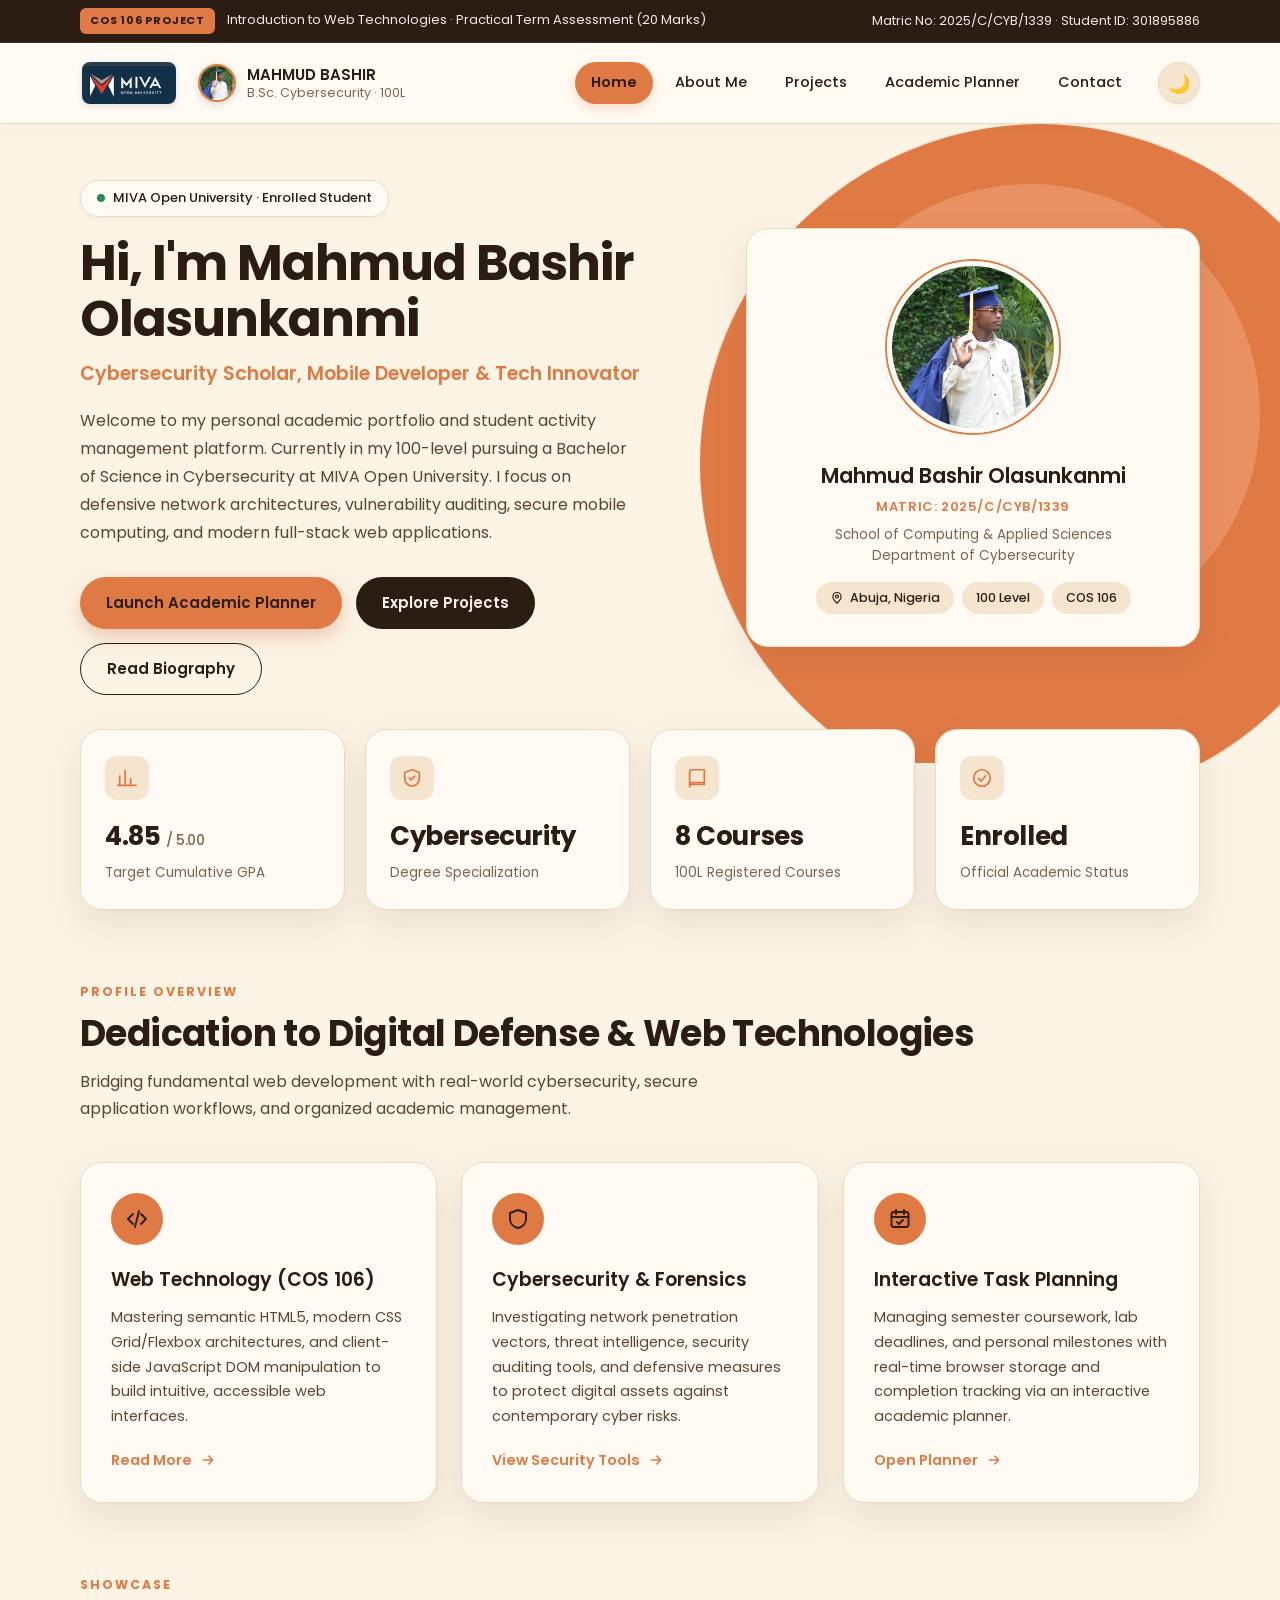
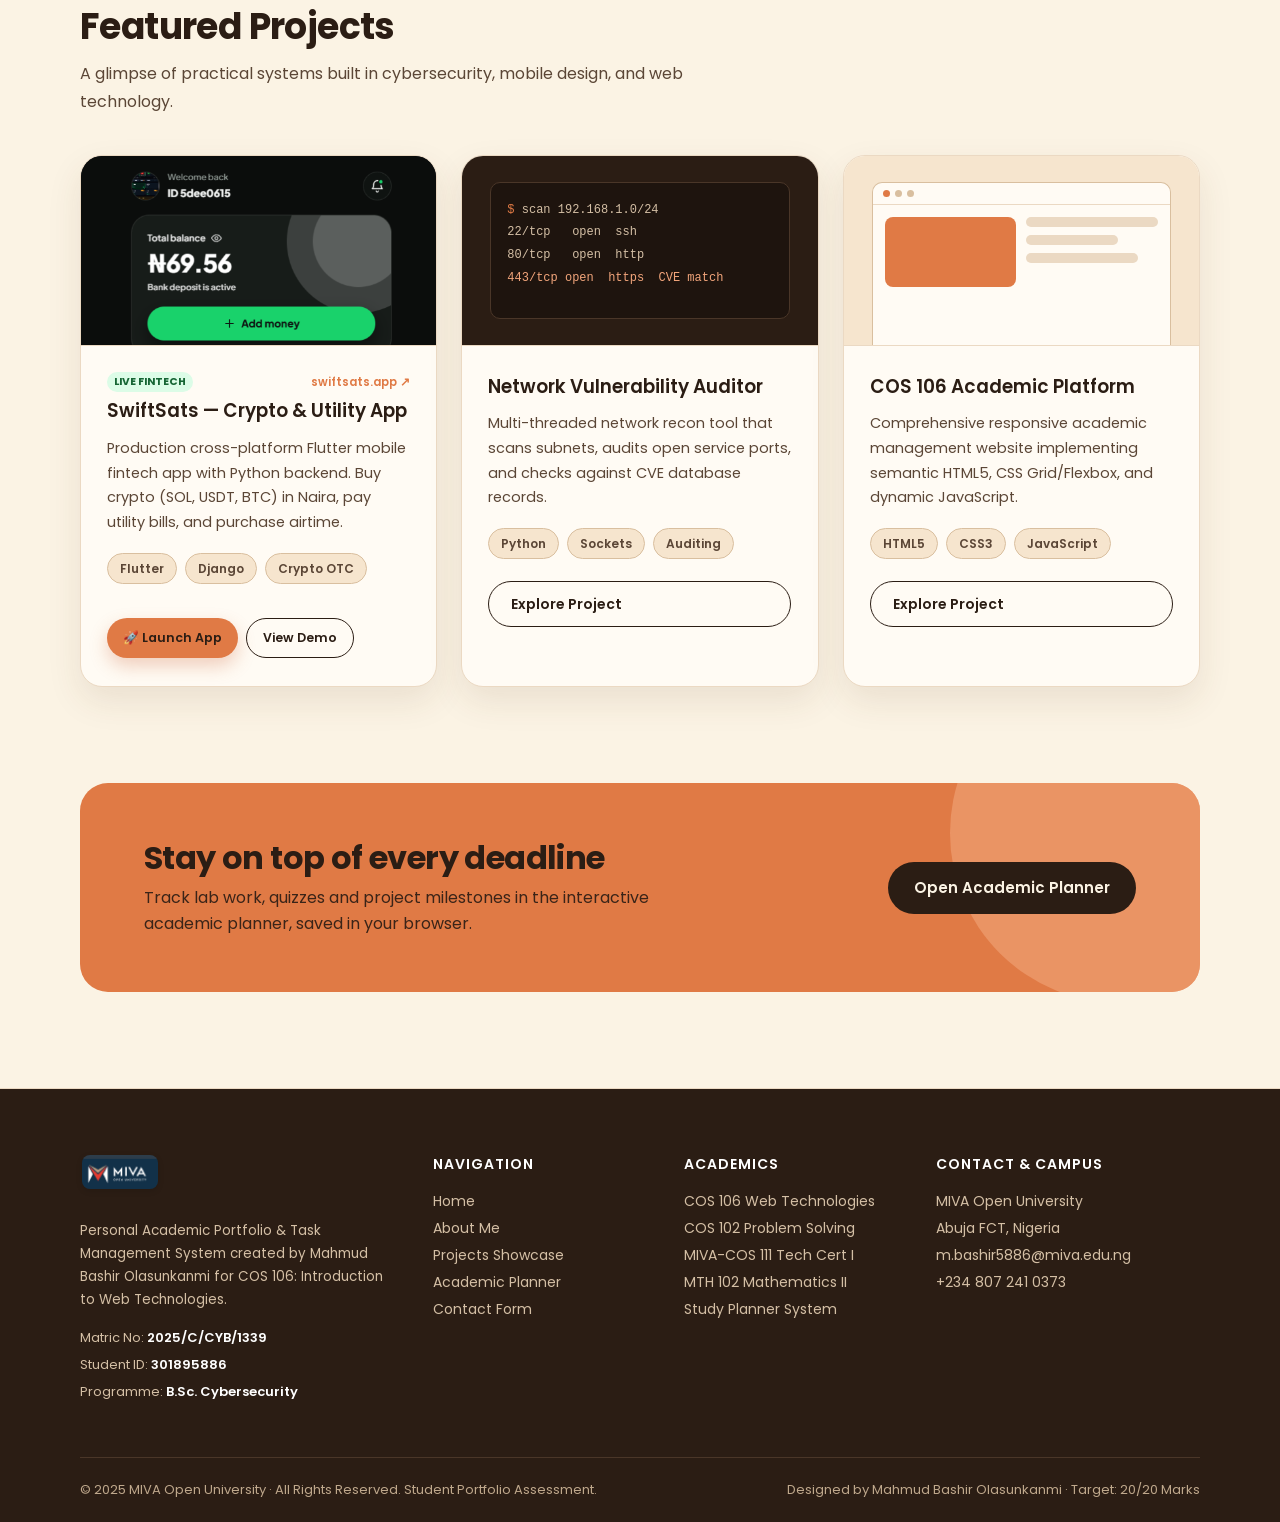
==== commit 88d82a7b: "Audit and improve COS 106 term project report, reconcile course count, harmonize projects, add genui" ====
--- a/index.html
+++ b/index.html
@@ -90,7 +90,7 @@
 <div class="wrap"><div class="stats">
 <div class="card st"><div class="i"><svg width="22" height="22" viewBox="0 0 24 24" fill="none" stroke="currentColor" stroke-width="1.9" stroke-linecap="round" stroke-linejoin="round" aria-hidden="true"><path d="M4 20V10M10 20V4M16 20v-7M22 20H2"></path></svg></div><b>4.85 <small>/ 5.00</small></b><span>Target Cumulative GPA</span></div>
 <div class="card st"><div class="i"><svg width="22" height="22" viewBox="0 0 24 24" fill="none" stroke="currentColor" stroke-width="1.9" stroke-linecap="round" stroke-linejoin="round" aria-hidden="true"><path d="M12 3l8 3v6c0 4.500-3.300 8-8 9-4.700-1-8-4.500-8-9V6l8-3z"></path><path d="M9 12l2 2 4-4"></path></svg></div><b>Cybersecurity</b><span>Degree Specialization</span></div>
-<div class="card st"><div class="i"><svg width="22" height="22" viewBox="0 0 24 24" fill="none" stroke="currentColor" stroke-width="1.9" stroke-linecap="round" stroke-linejoin="round" aria-hidden="true"><path d="M4 5.500A2.500 2.500 0 0 1 6.500 3H20v16H6.500A2.500 2.500 0 0 0 4 21.500v-16z"></path><path d="M4 19.500A2.500 2.500 0 0 1 6.500 17H20"></path></svg></div><b>7 Courses</b><span>1st Semester 100L Load</span></div>
+<div class="card st"><div class="i"><svg width="22" height="22" viewBox="0 0 24 24" fill="none" stroke="currentColor" stroke-width="1.9" stroke-linecap="round" stroke-linejoin="round" aria-hidden="true"><path d="M4 5.500A2.500 2.500 0 0 1 6.500 3H20v16H6.500A2.500 2.500 0 0 0 4 21.500v-16z"></path><path d="M4 19.500A2.500 2.500 0 0 1 6.500 17H20"></path></svg></div><b>8 Courses</b><span>100L Registered Courses</span></div>
 <div class="card st"><div class="i"><svg width="22" height="22" viewBox="0 0 24 24" fill="none" stroke="currentColor" stroke-width="1.9" stroke-linecap="round" stroke-linejoin="round" aria-hidden="true"><circle cx="12" cy="12" r="9"></circle><path d="M8 12.500l3 3 5-6"></path></svg></div><b>Enrolled</b><span>Official Academic Status</span></div>
 </div></div>
 
@@ -161,7 +161,7 @@
 <div class="kv">Programme: <b>B.Sc. Cybersecurity</b></div>
 </div>
 <div><h5>NAVIGATION</h5><ul><li><a href="index.html">Home</a></li><li><a href="about.html">About Me</a></li><li><a href="projects.html">Projects Showcase</a></li><li><a href="planner.html">Academic Planner</a></li><li><a href="contact.html">Contact Form</a></li></ul></div>
-<div><h5>ACADEMICS</h5><ul><li>COS 106 Web Technologies</li><li>CYB 101 Cybersecurity</li><li>COS 101 Computer Science</li><li>MTH 101 Mathematics</li><li><a href="planner.html">Study Planner System</a></li></ul></div>
+<div><h5>ACADEMICS</h5><ul><li>COS 106 Web Technologies</li><li>COS 102 Problem Solving</li><li>MIVA-COS 111 Tech Cert I</li><li>MTH 102 Mathematics II</li><li><a href="planner.html">Study Planner System</a></li></ul></div>
 <div><h5>CONTACT &amp; CAMPUS</h5><ul><li>MIVA Open University</li><li>Abuja FCT, Nigeria</li><li><a href="mailto:m.bashir5886@miva.edu.ng">m.bashir5886@miva.edu.ng</a></li><li>+234 807 241 0373</li></ul></div>
 </div>
 <div class="fb"><span>&copy; 2025 MIVA Open University &middot; All Rights Reserved. Student Portfolio Assessment.</span><span>Designed by Mahmud Bashir Olasunkanmi &middot; Target: 20/20 Marks</span></div>
